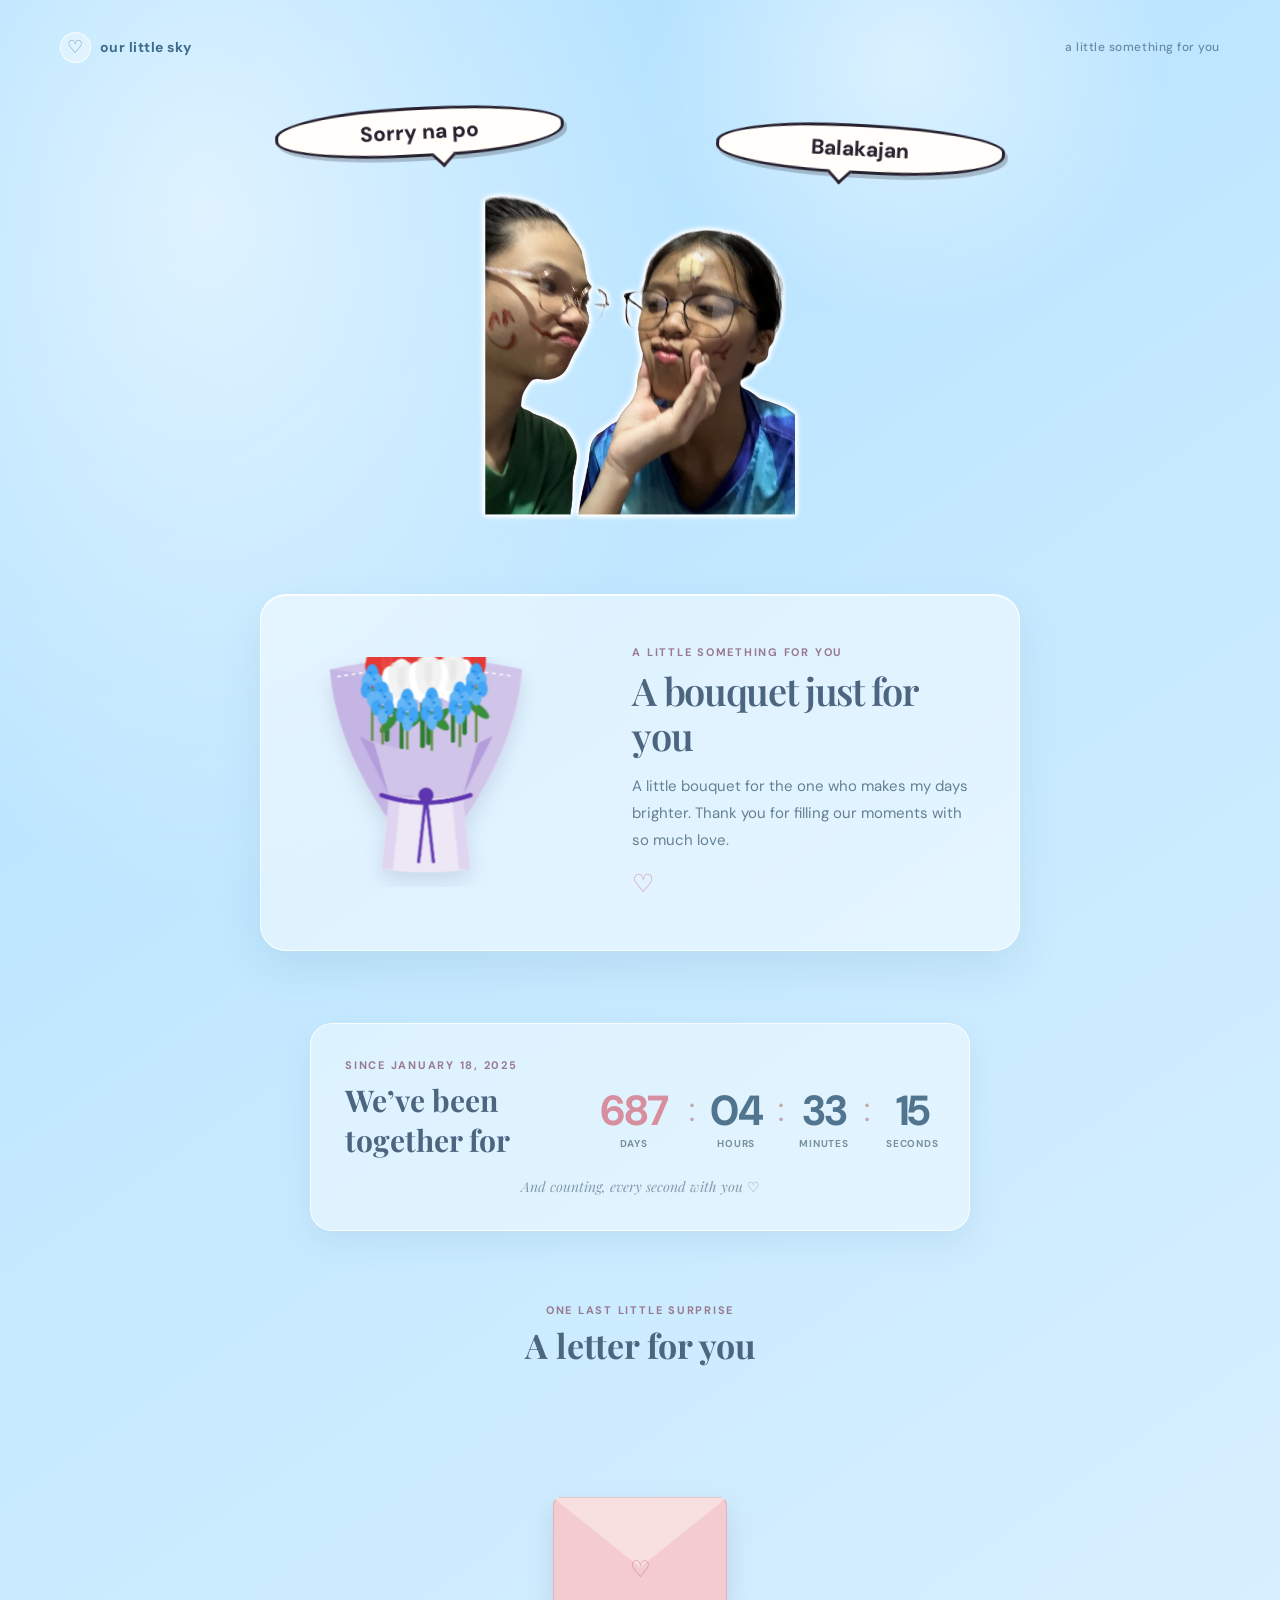
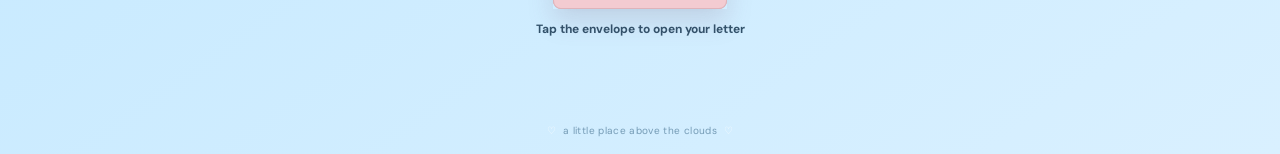
==== about-u.html @ 16edbcd9 "Initial Commit" ====
<!doctype html>
<html lang="en">
<head>
  <meta charset="utf-8">
  <meta name="viewport" content="width=device-width, initial-scale=1">
  <meta name="theme-color" content="#a9dcff">
  <meta name="description" content="A little comic starring us.">
  <title>Our Little Comic</title>
  <link rel="stylesheet" href="style.css">
</head>
<body>
  <div class="sky" aria-hidden="true">
    <div class="sun-glow"></div>
    <div class="cloud cloud-one"><i></i><i></i><i></i></div>
    <div class="cloud cloud-two"><i></i><i></i><i></i></div>
    <div class="cloud cloud-three"><i></i><i></i><i></i></div>
    <div class="cloud cloud-four"><i></i><i></i><i></i></div>
    <div class="cloud cloud-five"><i></i><i></i><i></i></div>
  </div>

  <main class="page-shell">
    <header class="site-header">
      <a class="brand" href="index.html" aria-label="Back to our moments together">
        <span class="brand-icon" aria-hidden="true">♡</span>
        <span>our little sky</span>
      </a>
      <span class="header-note">a little something for you</span>
    </header>

    <section class="screen active comic-only-screen" aria-label="A little comic and some surprises">
      <figure class="comic-photo-stage">
        <img class="comic-photo" src="assets/comic.png" alt="Us making funny faces together, one in a green shirt and one in a blue shirt">
        <div class="comic-speech comic-speech-green">Sorry na po<span class="speech-tail" aria-hidden="true"></span></div>
        <div class="comic-speech comic-speech-blue">Balakajan<span class="speech-tail" aria-hidden="true"></span></div>
      </figure>

      <article class="bouquet-card" aria-labelledby="bouquet-title">
        <div class="bouquet-photos">
          <img class="bouquet-illustration" src="assets/flower.png" alt="A colorful bouquet of flowers wrapped in purple paper">
        </div>
        <div class="bouquet-copy">
          <p class="bouquet-kicker">A little something for you</p>
          <h1 id="bouquet-title">A bouquet just for you</h1>
          <p>A little bouquet for the one who makes my days brighter. Thank you for filling our moments with so much love.</p>
          <span class="bouquet-heart" aria-hidden="true">♡</span>
        </div>
      </article>

      <section class="relationship-timer" aria-labelledby="relationship-title">
        <p class="timer-kicker">Since January 18, 2025</p>
        <h2 id="relationship-title">We’ve been together for</h2>
        <div class="timer-count" role="timer" aria-label="Time we've been together" aria-live="off">
          <div class="timer-unit timer-days">
            <span class="timer-value" id="timer-days">0</span>
            <span class="timer-label">days</span>
          </div>
          <span class="timer-separator" aria-hidden="true">:</span>
          <div class="timer-unit">
            <span class="timer-value" id="timer-hours">00</span>
            <span class="timer-label">hours</span>
          </div>
          <span class="timer-separator" aria-hidden="true">:</span>
          <div class="timer-unit">
            <span class="timer-value" id="timer-minutes">00</span>
            <span class="timer-label">minutes</span>
          </div>
          <span class="timer-separator" aria-hidden="true">:</span>
          <div class="timer-unit">
            <span class="timer-value" id="timer-seconds">00</span>
            <span class="timer-label">seconds</span>
          </div>
        </div>
        <p class="timer-caption">And counting, every second with you ♡</p>
      </section>

      <section class="letter-section" aria-labelledby="letter-title">
        <p class="letter-kicker">One last little surprise</p>
        <h2 id="letter-title">A letter for you</h2>
        <div class="envelope-control">
          <button class="envelope-button" id="envelope-toggle" type="button" aria-expanded="false" aria-controls="read-letter" aria-label="Open the envelope and reveal your letter">
            <span class="envelope-stage" aria-hidden="true">
              <span class="envelope">
                <span class="envelope-pocket"></span>
                <span class="envelope-letter"></span>
                <span class="envelope-front"></span>
                <span class="envelope-flap"></span>
                <span class="envelope-heart">♡</span>
              </span>
            </span>
          </button>
          <button class="read-letter-trigger" id="read-letter" type="button" aria-label="Read the letter" hidden>Tap to read</button>
          <span class="envelope-prompt" id="envelope-prompt">Tap the envelope to open your letter</span>
        </div>
      </section>
    </section>

    <footer class="site-footer"><span>♡</span> a little place above the clouds <span>♡</span></footer>
  </main>
  <dialog class="love-letter-dialog" id="love-letter-dialog" aria-labelledby="love-letter-title">
    <article class="love-letter-paper">
      <button class="love-letter-close" id="close-love-letter" type="button" aria-label="Close the letter">×</button>
      <p class="love-letter-kicker">A little letter for you</p>
      <h2 id="love-letter-title">Hi wife ko,</h2>
      <div class="love-letter-message">
        <p>Ik di tayo okay now kasi naging makulit na naman po ako. I’m sorry po wife ko ah. I’m sorry po if sometimes makulit and pasaway yung asawa mo, pero mahal na mahal ka netong makulit na ‘to.</p>
        <p>Even though sometimes nagkakaron tayo ng argument or misunderstandings, don’t worry po kasi hindi mawawala basta basta feelings ko sayo. I love you even your mad, happy, sad, annoyed, or kahit anong emotions man po na f-feel mo, mahal kita.</p>
        <p>Wife, I’m so proud of you always po. I’m proud of you for surviving yung silent battles u don’t talk about. Always remember na andito lng po ako, and ofc si God po. I love you po baby, mahal na mahal po kita.</p>
        <p>I’m sorry po ulit ah. I’m sorry din po baby, hindi na po ulit ako sasagot sayo po. Ik po na parang di kita na respect po nung ginawa ko ‘yon. I’m sorry po ah, hindi na po uulitin po.</p>
      </div>
      <p class="love-letter-signoff">Mahal na mahal kita ♡</p>
    </article>
  </dialog>
  <script>
    const envelopeToggle = document.querySelector("#envelope-toggle");
    const envelopePrompt = document.querySelector("#envelope-prompt");
    const envelopeLetter = document.querySelector(".envelope-letter");
    const envelopeFlap = document.querySelector(".envelope-flap");
    const readLetter = document.querySelector("#read-letter");
    const loveLetterDialog = document.querySelector("#love-letter-dialog");
    const closeLoveLetter = document.querySelector("#close-love-letter");
    const relationshipStart = new Date(2025, 0, 18);
    const timerParts = {
      days: document.querySelector("#timer-days"),
      hours: document.querySelector("#timer-hours"),
      minutes: document.querySelector("#timer-minutes"),
      seconds: document.querySelector("#timer-seconds")
    };

    envelopeToggle.addEventListener("click", () => {
      const isOpen = envelopeToggle.getAttribute("aria-expanded") === "true";
      envelopeToggle.setAttribute("aria-expanded", String(!isOpen));
      envelopeToggle.setAttribute("aria-label", isOpen ? "Open the envelope and reveal your letter" : "Close the envelope");
      envelopeToggle.classList.toggle("is-open", !isOpen);
      envelopeLetter.style.cssText = isOpen ? "" : "z-index: 4; bottom: 28px; left: 2px; width: 170px; height: 184px;";
      envelopeFlap.style.cssText = isOpen ? "" : "z-index: 0; transform: rotateX(180deg);";
      readLetter.hidden = isOpen;
      envelopePrompt.textContent = isOpen ? "Tap the envelope to open your letter" : "Tap the letter to read your message";
    });

    readLetter.addEventListener("click", () => {
      loveLetterDialog.showModal();
    });

    closeLoveLetter.addEventListener("click", () => {
      loveLetterDialog.close();
    });

    loveLetterDialog.addEventListener("click", (event) => {
      if (event.target === loveLetterDialog) loveLetterDialog.close();
    });

    function updateRelationshipTimer() {
      const elapsedSeconds = Math.max(0, Math.floor((Date.now() - relationshipStart.getTime()) / 1000));
      const days = Math.floor(elapsedSeconds / 86400);
      const hours = Math.floor((elapsedSeconds % 86400) / 3600);
      const minutes = Math.floor((elapsedSeconds % 3600) / 60);
      const seconds = elapsedSeconds % 60;

      timerParts.days.textContent = String(days);
      timerParts.hours.textContent = String(hours).padStart(2, "0");
      timerParts.minutes.textContent = String(minutes).padStart(2, "0");
      timerParts.seconds.textContent = String(seconds).padStart(2, "0");
    }

    updateRelationshipTimer();
    window.setInterval(updateRelationshipTimer, 1000);
  </script>
</body>
</html>
---- style.css ----
@import url("https://fonts.googleapis.com/css2?family=DM+Sans:wght@400;500;600;700&family=Playfair+Display:wght@500;600;700&display=swap");

:root {
  color-scheme: light;
  --ink: #31516a;
  --muted: #718ba0;
  --blue: #5795c3;
  --blue-dark: #417da9;
  --white: #fff;
  --line: #dfeaf2;
  --shadow: 0 22px 70px rgba(70, 126, 164, 0.16);
  font-family: "DM Sans", "Segoe UI", sans-serif;
  font-synthesis: none;
  text-rendering: optimizeLegibility;
  -webkit-font-smoothing: antialiased;
  -moz-osx-font-smoothing: grayscale;
}

* {
  box-sizing: border-box;
}

body {
  min-width: 320px;
  min-height: 100vh;
  margin: 0;
  overflow-x: hidden;
  color: var(--ink);
  background:
    radial-gradient(ellipse at 16% 12%, rgba(255, 255, 255, 0.58), transparent 32%),
    linear-gradient(145deg, #acdfff 0%, #c5e9ff 48%, #d9f0ff 100%);
}

button,
input {
  font: inherit;
}

button {
  -webkit-tap-highlight-color: transparent;
}

.sky {
  position: fixed;
  z-index: 0;
  inset: 0;
  overflow: hidden;
  pointer-events: none;
}

.sun-glow {
  position: absolute;
  top: -13rem;
  right: 8%;
  width: 34rem;
  height: 34rem;
  border-radius: 50%;
  background: radial-gradient(circle, rgba(255, 255, 255, 0.48), rgba(255, 255, 255, 0) 69%);
}

.cloud {
  position: absolute;
  width: 150px;
  height: 45px;
  opacity: 0.62;
  animation: cloud-drift 46s linear infinite;
}

.cloud i {
  position: absolute;
  bottom: 0;
  display: block;
  border-radius: 50%;
  background: rgba(255, 255, 255, 0.8);
}

.cloud i:nth-child(1) {
  left: 5px;
  width: 72px;
  height: 30px;
}

.cloud i:nth-child(2) {
  bottom: 9px;
  left: 40px;
  width: 60px;
  height: 45px;
}

.cloud i:nth-child(3) {
  left: 76px;
  width: 68px;
  height: 33px;
}

.cloud-one {
  top: 16%;
  left: -180px;
  animation-duration: 57s;
}

.cloud-two {
  top: 36%;
  left: -190px;
  transform: scale(0.7);
  animation-duration: 72s;
  animation-delay: -36s;
}

.cloud-three {
  top: 68%;
  left: -180px;
  transform: scale(1.15);
  animation-duration: 64s;
  animation-delay: -19s;
}

.cloud-four {
  top: 85%;
  left: -190px;
  transform: scale(0.66);
  animation-duration: 75s;
  animation-delay: -47s;
}

.cloud-five {
  top: 52%;
  left: -185px;
  transform: scale(0.82);
  animation-duration: 83s;
  animation-delay: -58s;
}

@keyframes cloud-drift {
  from {
    translate: 0 0;
  }
  to {
    translate: calc(100vw + 230px) 14px;
  }
}

.page-shell {
  position: relative;
  z-index: 1;
  display: flex;
  min-height: 100svh;
  flex-direction: column;
  align-items: center;
  padding: 0 28px;
}

.site-header {
  display: flex;
  width: min(100%, 1160px);
  height: 82px;
  flex: 0 0 auto;
  align-items: center;
  justify-content: space-between;
}

.brand {
  display: inline-flex;
  align-items: center;
  gap: 9px;
  color: #3d6d8e;
  font-size: 14px;
  font-weight: 700;
  letter-spacing: 0.035em;
  text-decoration: none;
}

.brand-icon {
  display: grid;
  width: 31px;
  height: 31px;
  place-items: center;
  border: 1px solid rgba(255, 255, 255, 0.8);
  border-radius: 50%;
  background: rgba(255, 255, 255, 0.38);
  color: #6b9dc0;
  font-size: 18px;
}

.header-note {
  color: #688ba5;
  font-size: 12px;
  font-weight: 500;
  letter-spacing: 0.045em;
}

.tiny-sparkle {
  margin-right: 4px;
  color: #fff;
}

.screen {
  display: none;
  width: 100%;
  flex: 1 0 auto;
  flex-direction: column;
  align-items: center;
  justify-content: center;
  padding: 8px 0 20px;
  animation: rise-in 480ms ease both;
}

.screen.active {
  display: flex;
}

.screen[hidden] {
  display: none;
}

@keyframes rise-in {
  from {
    opacity: 0;
    transform: translateY(10px);
  }
  to {
    opacity: 1;
    transform: translateY(0);
  }
}

.glass-card {
  position: relative;
  width: min(100%, 466px);
  border: 1px solid rgba(255, 255, 255, 0.82);
  border-radius: 25px;
  background: rgba(255, 255, 255, 0.86);
  box-shadow: var(--shadow), inset 0 1px 0 rgba(255, 255, 255, 0.9);
  -webkit-backdrop-filter: blur(16px);
  backdrop-filter: blur(16px);
  text-align: center;
}

.welcome-card,
.lock-card {
  padding: 34px 48px 28px;
}

.eyebrow {
  display: inline-flex;
  min-height: 28px;
  align-items: center;
  gap: 7px;
  padding: 0 12px;
  border: 1px solid #e3eef5;
  border-radius: 999px;
  background: #f7fbfe;
  color: #7293aa;
  font-size: 10px;
  font-weight: 700;
  letter-spacing: 0.1em;
  text-transform: uppercase;
}

.eyebrow span {
  color: #86b2d1;
  font-size: 15px;
}

.illustration {
  position: relative;
  width: 136px;
  height: 111px;
  margin: 17px auto 4px;
}

.illustration-heart {
  position: absolute;
  z-index: 2;
  top: 0;
  left: 51px;
  color: #e69aa8;
  font-family: "Playfair Display", Georgia, serif;
  font-size: 54px;
  line-height: 1;
  transform: rotate(-9deg);
  animation: heart-beat 2.4s ease-in-out infinite;
}

@keyframes heart-beat {
  0%, 100% { transform: rotate(-9deg) scale(1); }
  50% { transform: rotate(-9deg) scale(1.08); }
}

.illustration-sparkle {
  position: absolute;
  color: #f1c47d;
}

.sparkle-left {
  top: 34px;
  left: 13px;
  font-size: 17px;
}

.sparkle-right {
  top: 8px;
  right: 11px;
  color: #8ab9d7;
  font-size: 23px;
}

.illustration-cloud {
  position: absolute;
  bottom: 5px;
  left: 19px;
  width: 99px;
  height: 31px;
  border-radius: 24px;
  background: #c5e5f5;
}

.illustration-cloud::before,
.illustration-cloud::after {
  position: absolute;
  bottom: 7px;
  width: 45px;
  height: 45px;
  border-radius: 50%;
  background: inherit;
  content: "";
}

.illustration-cloud::before {
  left: 14px;
}

.illustration-cloud::after {
  right: 13px;
  width: 36px;
  height: 36px;
}

.cloud-back {
  bottom: 0;
  left: 35px;
  opacity: 0.55;
  transform: scale(0.8);
}

.cloud-front {
  z-index: 1;
}

h1 {
  margin: 0;
  color: #31516a;
  font-family: "Playfair Display", Georgia, serif;
  font-size: clamp(32px, 7vw, 39px);
  font-weight: 600;
  letter-spacing: -0.035em;
  line-height: 1.2;
}

.title-period,
.surprise-card h1 span {
  color: #e79bab;
}

.intro-copy {
  margin: 12px 0 23px;
  color: var(--muted);
  font-size: 13px;
  line-height: 1.75;
}

.form-stack {
  display: flex;
  flex-direction: column;
  gap: 9px;
  text-align: left;
}

.form-stack label {
  margin-top: 3px;
  color: #536f84;
  font-size: 11px;
  font-weight: 700;
  letter-spacing: 0.015em;
}

.input-wrap {
  position: relative;
  display: flex;
  min-height: 47px;
  align-items: center;
  border: 1px solid #e0eaf1;
  border-radius: 11px;
  background: #fbfdff;
  transition: border-color 160ms ease, box-shadow 160ms ease, background 160ms ease;
}

.input-wrap:focus-within {
  border-color: #91c2e2;
  background: #fff;
  box-shadow: 0 0 0 3px rgba(113, 174, 212, 0.14);
}

.input-icon {
  width: 43px;
  flex: 0 0 43px;
  color: #91b4cc;
  font-size: 16px;
  text-align: center;
}

.lock-icon {
  font-size: 21px;
}

.input-wrap input {
  width: 100%;
  min-width: 0;
  height: 45px;
  padding: 0 12px 0 0;
  border: 0;
  outline: 0;
  background: transparent;
  color: #3c5b72;
  font-size: 13px;
}

.input-wrap input::placeholder {
  color: #a8bac8;
  opacity: 1;
}

.visibility-toggle {
  flex: 0 0 auto;
  margin: 0 12px 0 4px;
  padding: 6px 0 6px 7px;
  border: 0;
  background: transparent;
  color: #7195ae;
  cursor: pointer;
  font-size: 11px;
  font-weight: 700;
}

.field-hint {
  margin: -4px 0 4px;
  color: #93a7b5;
  font-size: 10px;
}

.primary-button {
  display: flex;
  width: 100%;
  min-height: 48px;
  align-items: center;
  justify-content: center;
  gap: 9px;
  margin-top: 6px;
  padding: 0 16px;
  border: 0;
  border-radius: 11px;
  background: linear-gradient(100deg, #77afd4, #639ec6);
  box-shadow: 0 7px 16px rgba(95, 153, 193, 0.22);
  color: #fff;
  cursor: pointer;
  font-size: 12px;
  font-weight: 700;
  transition: transform 160ms ease, box-shadow 160ms ease, filter 160ms ease;
}

.primary-button:hover {
  box-shadow: 0 9px 19px rgba(95, 153, 193, 0.3);
  filter: saturate(1.08);
  transform: translateY(-1px);
}

.primary-button:active {
  transform: translateY(0);
}

.button-arrow {
  font-size: 17px;
  line-height: 1;
}

.privacy-note {
  margin: 18px 0 0;
  color: #95a9b8;
  font-size: 10px;
  letter-spacing: 0.02em;
}

.privacy-note span {
  margin-right: 4px;
  color: #dfa1ad;
}

.bottom-caption {
  display: flex;
  align-items: center;
  gap: 9px;
  margin-top: 17px;
  color: rgba(65, 112, 143, 0.72);
  font-size: 10px;
  letter-spacing: 0.045em;
}

.caption-dot {
  color: #fff;
}

.lock-card {
  padding-top: 27px;
}

.back-button {
  position: absolute;
  top: 24px;
  left: 26px;
  display: inline-flex;
  align-items: center;
  gap: 5px;
  padding: 5px 0;
  border: 0;
  background: transparent;
  color: #7793a7;
  cursor: pointer;
  font-size: 11px;
  font-weight: 600;
}

.back-button span {
  font-size: 15px;
}

.padlock-art {
  position: relative;
  width: 106px;
  height: 116px;
  margin: 22px auto 14px;
}

.shackle {
  position: absolute;
  top: 1px;
  left: 28px;
  width: 51px;
  height: 59px;
  border: 8px solid #7eafd0;
  border-bottom: 0;
  border-radius: 27px 27px 0 0;
}

.lock-body {
  position: absolute;
  top: 44px;
  left: 12px;
  display: flex;
  width: 82px;
  height: 69px;
  flex-direction: column;
  align-items: center;
  border: 1px solid rgba(255, 255, 255, 0.84);
  border-radius: 18px;
  background: linear-gradient(145deg, #a5d2ec, #7fb5d8);
  box-shadow: 0 9px 20px rgba(93, 151, 189, 0.22);
}

.lock-heart {
  margin-top: 7px;
  color: #fff;
  font-size: 24px;
  line-height: 1;
}

.lock-keyhole {
  width: 7px;
  height: 7px;
  margin-top: 3px;
  border: 2px solid rgba(255, 255, 255, 0.9);
  border-radius: 50%;
}

.lock-sparkle {
  position: absolute;
  color: #eac17d;
}

.lock-sparkle-one {
  top: 18px;
  left: 4px;
  font-size: 17px;
}

.lock-sparkle-two {
  top: 40px;
  right: 0;
  color: #83b6d7;
  font-size: 22px;
}

.lock-card h1 {
  font-size: clamp(29px, 6vw, 35px);
}

.lock-card .intro-copy {
  margin-bottom: 13px;
}

.hint-pill {
  display: inline-flex;
  align-items: center;
  gap: 7px;
  margin: 0 0 18px;
  padding: 8px 12px;
  border: 1px solid #f2e6e8;
  border-radius: 999px;
  background: #fff9fa;
  color: #9d7e84;
  font-size: 10px;
}

.hint-pill span {
  color: #d98e9b;
}

.passcode-stack {
  gap: 9px;
}

.passcode-wrap input {
  padding-right: 43px;
  font-size: 17px;
  letter-spacing: 0.32em;
  text-align: center;
}

.passcode-wrap input::placeholder {
  letter-spacing: 0.2em;
}

.error-message {
  min-height: 14px;
  margin: -4px 0 0;
  color: #be6878;
  font-size: 10px;
}

.lock-card .privacy-note {
  margin-top: 16px;
}

.surprise-card {
  width: min(100%, 540px);
  padding: 34px 58px 35px;
}

.surprise-art {
  position: relative;
  display: grid;
  width: 126px;
  height: 108px;
  place-items: center;
  margin: 17px auto 3px;
}

.big-heart {
  z-index: 1;
  color: #e89ba9;
  font-size: 80px;
  line-height: 1;
  text-shadow: 0 8px 17px rgba(213, 137, 153, 0.2);
  animation: heart-beat 2.4s ease-in-out infinite;
}

.heart-shadow {
  position: absolute;
  bottom: 10px;
  width: 70px;
  height: 13px;
  border-radius: 50%;
  background: rgba(110, 156, 184, 0.14);
  filter: blur(4px);
}

.floating-heart {
  position: absolute;
  color: #edb8c1;
}

.heart-one {
  top: 12px;
  left: 8px;
  font-size: 24px;
  transform: rotate(-18deg);
}

.heart-two {
  top: 2px;
  right: 13px;
  color: #f0cb91;
  font-size: 16px;
}

.heart-three {
  right: 5px;
  bottom: 25px;
  color: #9dc7e0;
  font-size: 23px;
  transform: rotate(13deg);
}

.welcome-you {
  margin: 0 0 8px;
  color: #839bad;
  font-size: 12px;
}

.welcome-you span {
  color: #c47788;
  font-weight: 700;
}

.surprise-card h1 {
  font-size: clamp(32px, 7vw, 41px);
  line-height: 1.2;
}

.letter-divider {
  display: flex;
  align-items: center;
  gap: 12px;
  margin: 21px 0 15px;
  color: #dfa0ac;
  font-size: 15px;
}

.letter-divider::before,
.letter-divider::after {
  height: 1px;
  flex: 1;
  background: #e9eff3;
  content: "";
}

.love-note {
  margin: 0;
  color: #6d879a;
  font-size: 13px;
  line-height: 1.9;
}

.signature {
  margin: 17px 0 0;
  color: #879eae;
  font-family: "Playfair Display", Georgia, serif;
  font-size: 16px;
  font-style: italic;
}

.signature span {
  color: #e299a7;
}

.soft-button {
  margin-top: 23px;
  padding: 10px 17px;
  border: 1px solid #e0ebf2;
  border-radius: 999px;
  background: #f7fbfe;
  color: #6b91aa;
  cursor: pointer;
  font-size: 11px;
  font-weight: 700;
  transition: background 160ms ease, transform 160ms ease;
}

.soft-button:hover {
  background: #eef7fc;
  transform: translateY(-1px);
}

.soft-button span {
  margin-left: 4px;
  color: #d994a1;
}

.surprise-caption {
  margin-top: 16px;
}

.site-footer {
  display: flex;
  min-height: 47px;
  flex: 0 0 auto;
  align-items: center;
  justify-content: center;
  gap: 7px;
  color: rgba(68, 113, 143, 0.66);
  font-size: 10px;
  letter-spacing: 0.035em;
}

.site-footer span {
  color: rgba(255, 255, 255, 0.95);
}

:focus-visible {
  outline: 3px solid rgba(69, 137, 183, 0.55);
  outline-offset: 3px;
}

@media (min-width: 900px) and (min-height: 800px) {
  .site-header {
    height: 94px;
  }

  .welcome-card {
    padding-top: 39px;
    padding-bottom: 32px;
  }

  .illustration {
    margin-top: 22px;
    margin-bottom: 8px;
  }

  .intro-copy {
    margin-top: 14px;
  }
}

@media (max-width: 560px) {
  .page-shell {
    min-height: 100svh;
    padding: 0 17px;
  }

  .site-header {
    height: 64px;
  }

  .brand {
    gap: 7px;
    font-size: 12px;
  }

  .brand-icon {
    width: 28px;
    height: 28px;
    font-size: 16px;
  }

  .header-note {
    font-size: 10px;
  }

  .screen {
    padding: 8px 0 14px;
  }

  .glass-card {
    border-radius: 21px;
  }

  .welcome-card,
  .lock-card {
    padding: 27px 24px 23px;
  }

  .illustration {
    margin-top: 13px;
    margin-bottom: 3px;
  }

  .intro-copy {
    margin-top: 10px;
    margin-bottom: 19px;
    font-size: 12px;
  }

  .desktop-break {
    display: none;
  }

  .form-stack {
    gap: 8px;
  }

  .bottom-caption {
    margin-top: 12px;
    font-size: 9px;
  }

  .lock-card {
    padding-top: 27px;
  }

  .back-button {
    top: 20px;
    left: 19px;
  }

  .padlock-art {
    margin-top: 17px;
    margin-bottom: 9px;
  }

  .hint-pill {
    font-size: 9px;
  }

  .surprise-card {
    padding: 29px 26px 30px;
  }

  .surprise-art {
    margin-top: 12px;
  }

  .love-note {
    font-size: 12px;
    line-height: 1.8;
  }
}

@media (max-width: 360px) {
  .page-shell {
    padding-right: 12px;
    padding-left: 12px;
  }

  .welcome-card,
  .lock-card {
    padding-right: 19px;
    padding-left: 19px;
  }

  .surprise-card {
    padding-right: 21px;
    padding-left: 21px;
  }

  .eyebrow {
    font-size: 9px;
  }

  .header-note {
    font-size: 9px;
  }
}

@media (max-height: 720px) and (min-width: 561px) {
  .site-header {
    height: 64px;
  }

  .welcome-card,
  .lock-card {
    padding-top: 24px;
    padding-bottom: 21px;
  }

  .illustration {
    height: 96px;
    margin-top: 10px;
  }

  .privacy-note {
    margin-top: 13px;
  }

  .padlock-art {
    height: 105px;
    margin-top: 15px;
    margin-bottom: 9px;
  }
}

@media (prefers-reduced-motion: reduce) {
  *,
  *::before,
  *::after {
    scroll-behavior: auto !important;
    animation-duration: 0.01ms !important;
    animation-iteration-count: 1 !important;
    transition-duration: 0.01ms !important;
  }
}

.memory-book {
  width: min(100%, 438px);
  perspective: 1500px;
}

.book-pages {
  position: relative;
  width: 100%;
  aspect-ratio: 0.76;
  border-radius: 8px 18px 18px 8px;
  background: #fdfaf2;
  box-shadow: 0 27px 62px rgba(49, 91, 121, 0.28), 7px 6px 0 #e2d4bd, 12px 11px 0 #d6c5aa;
  transform-style: preserve-3d;
}

.book-cover,
.memory-page {
  position: absolute;
  inset: 0;
  overflow: hidden;
  border-radius: 8px 18px 18px 8px;
}

.book-cover {
  z-index: 2;
  display: flex;
  flex-direction: column;
  align-items: center;
  padding: 8% 8% 6% 11%;
  border: 1px solid rgba(255, 255, 255, 0.55);
  background:
    radial-gradient(ellipse at 90% 100%, rgba(255, 255, 255, 0.15), transparent 42%),
    linear-gradient(145deg, #6099b8, #396b88 72%, #315d77);
  box-shadow: inset 9px 0 12px rgba(24, 55, 73, 0.2), inset 1px 0 0 rgba(255, 255, 255, 0.28);
  color: #fff;
  cursor: pointer;
  transform-origin: left center;
  transform-style: preserve-3d;
  transition: transform 760ms cubic-bezier(0.2, 0.72, 0.25, 1), visibility 0s;
}

.book-cover::before {
  position: absolute;
  inset: 12px 12px 12px 21px;
  border: 1px solid rgba(255, 255, 255, 0.25);
  border-radius: 4px 12px 12px 4px;
  content: "";
  pointer-events: none;
}

.memory-book.is-open .book-cover {
  visibility: hidden;
  transform: rotateY(-180deg);
  transition: transform 760ms cubic-bezier(0.2, 0.72, 0.25, 1), visibility 0s 760ms;
}

.cover-collage {
  position: relative;
  width: 100%;
  height: 54%;
  flex: 0 0 auto;
  margin: 2% 0 7%;
}

.cover-photo {
  position: absolute;
  width: 48%;
  height: 67%;
  padding: 5px 5px 15px;
  border: 1px solid rgba(255, 255, 255, 0.8);
  border-radius: 3px;
  background: #fffdf8;
  box-shadow: 0 8px 17px rgba(25, 52, 69, 0.3);
  object-fit: cover;
}

.cover-photo-one {
  top: 3%;
  left: 1%;
  transform: rotate(-8deg);
}

.cover-photo-two {
  top: 0;
  right: 2%;
  transform: rotate(7deg);
}

.cover-photo-three {
  bottom: 0;
  left: 5%;
  transform: rotate(5deg);
}

.cover-photo-four {
  right: 3%;
  bottom: 1%;
  transform: rotate(-6deg);
}

.cover-copy {
  position: relative;
  z-index: 1;
  margin-top: auto;
  text-align: center;
}

.cover-kicker {
  margin: 0 0 9px;
  color: rgba(255, 255, 255, 0.78);
  font-size: clamp(9px, 2.3vw, 11px);
  letter-spacing: 0.21em;
  text-transform: uppercase;
}

.cover-copy h1 {
  color: #fff;
  font-family: "Playfair Display", Georgia, serif;
  font-size: clamp(25px, 6.2vw, 36px);
  font-weight: 600;
  letter-spacing: 0.035em;
  line-height: 1.2;
  text-shadow: 0 2px 9px rgba(24, 55, 73, 0.16);
}

.cover-description {
  margin: 10px 0 0;
  color: rgba(255, 255, 255, 0.87);
  font-family: "Playfair Display", Georgia, serif;
  font-size: clamp(12px, 3vw, 15px);
  font-style: italic;
}

.cover-prompt {
  position: relative;
  z-index: 1;
  margin: 15px 0 0;
  color: rgba(255, 255, 255, 0.75);
  font-size: 10px;
  letter-spacing: 0.08em;
}

.book-cover:focus-visible,
.memory-page:focus-visible {
  outline: 3px solid rgba(255, 255, 255, 0.9);
  outline-offset: -7px;
}

.cover-heart {
  position: absolute;
  right: 8%;
  bottom: 5%;
  color: rgba(255, 255, 255, 0.6);
  font-size: 18px;
}

.memory-page {
  display: flex;
  flex-direction: column;
  padding: 7% 8% 6% 10%;
  border: 1px solid #f0e8d8;
  background:
    repeating-linear-gradient(to bottom, transparent 0, transparent 31px, rgba(146, 169, 180, 0.1) 32px),
    #fffdf8;
  box-shadow: inset 8px 0 12px rgba(106, 83, 56, 0.08);
  color: #496779;
  cursor: pointer;
  touch-action: pan-y;
  transform-origin: left center;
  transform-style: preserve-3d;
  -webkit-tap-highlight-color: transparent;
}

.memory-page[hidden] {
  display: none;
}

.memory-page::after {
  position: absolute;
  top: 0;
  right: 0;
  bottom: 0;
  width: 18px;
  background: linear-gradient(to left, rgba(123, 103, 77, 0.1), transparent);
  content: "";
  pointer-events: none;
}

.memory-page.turn-next {
  animation: turn-page-next 480ms ease both;
}

.memory-page.turn-previous {
  animation: turn-page-previous 480ms ease both;
}

@keyframes turn-page-next {
  0% { transform: rotateY(0); }
  45% { transform: rotateY(-14deg); box-shadow: 12px 0 22px rgba(66, 82, 89, 0.14); }
  100% { transform: rotateY(0); }
}

@keyframes turn-page-previous {
  0% { transform: rotateY(0); }
  45% { transform: rotateY(14deg); box-shadow: -12px 0 22px rgba(66, 82, 89, 0.14); }
  100% { transform: rotateY(0); }
}

.page-topline {
  display: flex;
  align-items: center;
  justify-content: space-between;
  gap: 8px;
  padding-bottom: 9px;
  border-bottom: 1px solid #e9e2d5;
  color: #8a9ba1;
  font-size: clamp(8px, 2vw, 10px);
  font-weight: 700;
  letter-spacing: 0.12em;
}

.page-number {
  flex: 0 0 auto;
  color: #b1a18e;
  letter-spacing: 0.08em;
}

.memory-figure {
  display: flex;
  min-height: 0;
  flex: 1;
  flex-direction: column;
  align-items: center;
  justify-content: center;
  margin: 10px 0;
}

.first-memory[hidden],
.flower-memory[hidden],
.memory-figure[hidden] {
  display: none;
}

.first-memory {
  display: flex;
  min-height: 0;
  flex: 1;
  flex-direction: column;
  justify-content: center;
  margin: 10px 0;
  overflow: hidden;
}

.flower-memory {
  display: flex;
  min-height: 0;
  flex: 1;
  flex-direction: column;
  justify-content: center;
  margin: 10px 0;
  overflow: hidden;
}

.first-memory-collage {
  position: relative;
  display: block;
  width: 100%;
  height: 48%;
  min-height: 0;
  flex: 0 1 48%;
}

.single-memory-photo {
  display: flex;
  width: min(78%, 245px);
  height: 58%;
  min-height: 0;
  flex: 0 1 58%;
  align-self: center;
  justify-content: center;
  margin: 0 0 10px;
  padding: 5px;
  border: 1px solid #e9e4d9;
  border-radius: 4px;
  background: #fff;
  box-shadow: 0 3px 10px rgba(67, 79, 80, 0.15);
}

.single-memory-photo img {
  display: block;
  width: 100%;
  height: 100%;
  border-radius: 2px;
  object-fit: contain;
}

.collage-photo {
  position: absolute;
  margin: 0;
  padding: 5px 5px 13px;
  border: 1px solid #e9e4d9;
  border-radius: 4px;
  background: #fff;
  box-shadow: 0 3px 10px rgba(67, 79, 80, 0.13);
}

.collage-photo img {
  display: block;
  width: 100%;
  height: 100%;
  border-radius: 2px;
  object-fit: cover;
}

.collage-photo-main {
  z-index: 1;
  top: 5%;
  left: 18%;
  width: 64%;
  height: 78%;
  transform: rotate(-3deg);
}

.collage-photo-left {
  z-index: 2;
  bottom: 1%;
  left: 1%;
  width: 34%;
  height: 69%;
  transform: rotate(-7deg);
}

.collage-photo-right {
  z-index: 2;
  right: 1%;
  bottom: 0;
  width: 34%;
  height: 69%;
  transform: rotate(6deg);
}

.flower-memory-collage {
  position: relative;
  width: 100%;
  height: 40%;
  min-height: 0;
  flex: 0 1 40%;
}

.flower-collage-photo {
  position: absolute;
  height: 88%;
  margin: 0;
  padding: 5px 5px 13px;
  border: 1px solid #e9e4d9;
  border-radius: 4px;
  background: #fff;
  box-shadow: 0 3px 10px rgba(67, 79, 80, 0.15);
}

.flower-collage-photo img {
  display: block;
  width: 100%;
  height: 100%;
  border-radius: 2px;
  object-fit: cover;
}

.flower-collage-photo-one {
  z-index: 1;
  top: 2%;
  left: 8%;
  width: 58%;
  transform: rotate(-5deg);
}

.flower-collage-photo-two {
  z-index: 2;
  right: 8%;
  bottom: 0;
  width: 58%;
  transform: rotate(5deg);
}

.first-memory h2,
.flower-memory h2 {
  flex: 0 0 auto;
  margin: 12px 0 7px;
  color: #496779;
  font-family: "DM Sans", "Segoe UI", sans-serif;
  font-size: clamp(14px, 3vw, 18px);
  font-weight: 700;
  letter-spacing: 0.04em;
  line-height: 1.2;
  text-align: center;
}

.first-memory p,
.flower-memory p {
  margin: 0;
  color: #6d8290;
  font-size: clamp(9px, 1.75vw, 11px);
  line-height: 1.55;
  text-align: center;
}

.memory-figure img {
  display: block;
  width: 100%;
  height: 100%;
  min-height: 0;
  border: 7px solid #fff;
  box-shadow: 0 4px 16px rgba(67, 79, 80, 0.19);
  object-fit: contain;
}

.memory-figure figcaption {
  flex: 0 0 auto;
  margin-top: 10px;
  color: #7f9299;
  font-family: "Playfair Display", Georgia, serif;
  font-size: clamp(12px, 2.6vw, 15px);
  font-style: italic;
}

.page-prompt {
  flex: 0 0 auto;
  margin: 0;
  padding-top: 8px;
  border-top: 1px solid #e9e2d5;
  color: #9b9d96;
  font-size: 9px;
  font-style: italic;
  text-align: center;
}

.surprise-caption {
  margin-top: 25px;
}

.about-link-button {
  display: inline-flex;
  min-height: 42px;
  align-items: center;
  justify-content: center;
  gap: 9px;
  margin-top: 17px;
  padding: 0 19px;
  border: 1px solid rgba(255, 255, 255, 0.86);
  border-radius: 999px;
  background: rgba(255, 255, 255, 0.82);
  box-shadow: 0 7px 18px rgba(70, 126, 164, 0.12);
  color: #527f9c;
  font-size: 11px;
  font-weight: 700;
  text-decoration: none;
  transition: background 160ms ease, box-shadow 160ms ease, transform 160ms ease;
}

.about-link-button:hover {
  background: #fff;
  box-shadow: 0 9px 21px rgba(70, 126, 164, 0.18);
  transform: translateY(-1px);
}

.about-link-button span {
  color: #d994a1;
  font-size: 15px;
}

.about-card {
  width: min(100%, 500px);
  padding: 38px 48px 36px;
}

.about-heart {
  margin: 16px 0 6px;
  color: #e69aa8;
  font-size: 59px;
  line-height: 1;
  animation: heart-beat 2.4s ease-in-out infinite;
}

.about-card h1 {
  font-size: clamp(31px, 7vw, 39px);
}

.about-card h1 span {
  color: #e79bab;
}

.about-message {
  margin: 16px 0 0;
  color: var(--muted);
  font-size: 14px;
  line-height: 1.9;
}

.about-signature {
  margin: 21px 0 0;
  color: #879eae;
  font-family: "Playfair Display", Georgia, serif;
  font-size: 17px;
  font-style: italic;
}

.about-signature span {
  color: #e299a7;
}

.about-card .about-link-button {
  margin-top: 24px;
}

.comic-only-screen {
  justify-content: flex-start;
  gap: clamp(38px, 8vh, 76px);
  padding: 0 0 68px;
}

.comic-photo-stage {
  position: relative;
  width: min(100%, 760px);
  aspect-ratio: 16 / 9;
  overflow: hidden;
  margin: 0;
  background: transparent;
}

.comic-photo {
  position: absolute;
  top: 50%;
  left: 50%;
  width: 135%;
  max-width: none;
  height: auto;
  transform: translate(-50%, -50%);
  filter:
    drop-shadow(0 0 2px #fff)
    drop-shadow(0 0 2px #fff)
    drop-shadow(0 0 2px #fff);
}

.comic-speech {
  position: absolute;
  z-index: 1;
  top: 3%;
  display: grid;
  min-height: 50px;
  width: 38%;
  place-items: center;
  padding: 10px 13px;
  border: 3px solid #28212f;
  border-radius: 46% 48% 43% 45% / 48% 42% 50% 44%;
  background: #fffefa;
  box-shadow: 3px 4px 0 rgba(40, 33, 47, 0.25);
  color: #28212f;
  font-size: clamp(13px, 2.1vw, 21px);
  font-weight: 800;
  line-height: 1.15;
  text-align: center;
  transform: rotate(-3deg);
}

.comic-speech-green {
  left: 2%;
}

.comic-speech-blue {
  top: 7%;
  right: 2%;
  transform: rotate(3deg);
}

.speech-tail {
  position: absolute;
  bottom: -11px;
  left: 55%;
  width: 17px;
  height: 17px;
  border-right: 3px solid #28212f;
  border-bottom: 3px solid #28212f;
  background: #fffefa;
  transform: rotate(45deg);
}

.comic-speech-blue .speech-tail {
  right: 54%;
  left: auto;
  transform: rotate(45deg);
}

.bouquet-card {
  display: grid;
  width: min(100%, 760px);
  min-height: 270px;
  grid-template-columns: minmax(0, 0.9fr) minmax(0, 1.1fr);
  align-items: center;
  gap: clamp(20px, 5vw, 48px);
  padding: clamp(20px, 4vw, 38px);
  border: 1px solid rgba(255, 255, 255, 0.82);
  border-radius: 26px;
  background: rgba(255, 255, 255, 0.48);
  box-shadow: 0 18px 42px rgba(63, 120, 158, 0.12), inset 0 1px 0 rgba(255, 255, 255, 0.72);
  -webkit-backdrop-filter: blur(10px);
  backdrop-filter: blur(10px);
}

.bouquet-photos {
  position: relative;
  min-width: 0;
  height: 230px;
  overflow: hidden;
}

.bouquet-illustration {
  position: absolute;
  top: 50%;
  left: 50%;
  width: 300%;
  max-width: none;
  height: auto;
  transform: translate(-50%, -50%);
  filter: drop-shadow(0 9px 10px rgba(86, 67, 119, 0.16));
}

.bouquet-copy {
  position: relative;
  padding: 12px 0;
  text-align: left;
}

.bouquet-kicker,
.letter-kicker {
  margin: 0 0 9px;
  color: #9a7a91;
  font-size: 11px;
  font-weight: 700;
  letter-spacing: 0.16em;
  text-transform: uppercase;
}

.bouquet-copy h1,
.letter-section h2 {
  color: #4d6680;
  font-family: "Playfair Display", Georgia, serif;
  font-size: clamp(27px, 4.3vw, 38px);
  line-height: 1.2;
}

.bouquet-copy > p:not(.bouquet-kicker) {
  max-width: 340px;
  margin: 14px 0 0;
  color: #648094;
  font-size: 15px;
  line-height: 1.8;
}

.bouquet-heart {
  display: inline-block;
  margin-top: 13px;
  color: #dd98a8;
  font-size: 25px;
  animation: heart-beat 2.4s ease-in-out infinite;
}

.letter-section {
  display: flex;
  width: min(100%, 540px);
  flex-direction: column;
  align-items: center;
  text-align: center;
}

.letter-kicker {
  margin-bottom: 8px;
}

.letter-section h2 {
  margin: 0 0 20px;
  font-size: clamp(26px, 4vw, 34px);
}

.relationship-timer {
  display: grid;
  width: min(100%, 660px);
  grid-template-columns: minmax(0, 0.8fr) minmax(0, 1.2fr);
  grid-template-rows: auto auto auto;
  align-items: center;
  column-gap: clamp(14px, 3vw, 28px);
  padding: clamp(22px, 4vw, 34px);
  border: 1px solid rgba(255, 255, 255, 0.8);
  border-radius: 22px;
  background: rgba(255, 255, 255, 0.42);
  box-shadow: 0 12px 30px rgba(63, 120, 158, 0.1);
  -webkit-backdrop-filter: blur(9px);
  backdrop-filter: blur(9px);
  text-align: left;
}

.timer-kicker {
  grid-column: 1;
  grid-row: 1;
  margin: 0 0 8px;
  color: #9a7a91;
  font-size: 11px;
  font-weight: 700;
  letter-spacing: 0.16em;
  text-transform: uppercase;
}

.relationship-timer h2 {
  grid-column: 1;
  grid-row: 2;
  margin: 0;
  color: #4d6680;
  font-family: "Playfair Display", Georgia, serif;
  font-size: clamp(21px, 4vw, 30px);
}

.timer-count {
  grid-column: 2;
  grid-row: 1 / 3;
  display: flex;
  align-items: flex-start;
  justify-content: center;
  gap: clamp(8px, 2.2vw, 19px);
  margin-top: 22px;
}

.timer-unit {
  display: flex;
  min-width: 42px;
  flex-direction: column;
  align-items: center;
  gap: 5px;
}

.timer-days {
  min-width: 72px;
}

.timer-value {
  color: #52758f;
  font-variant-numeric: tabular-nums;
  font-size: clamp(28px, 5.5vw, 42px);
  font-weight: 700;
  letter-spacing: -0.04em;
  line-height: 1;
}

.timer-days .timer-value {
  color: #d78f9f;
}

.timer-label {
  color: #7891a1;
  font-size: 10px;
  font-weight: 700;
  letter-spacing: 0.08em;
  text-transform: uppercase;
}

.timer-separator {
  padding-top: 2px;
  color: #c5a4ac;
  font-size: clamp(23px, 4.8vw, 35px);
  font-weight: 300;
  line-height: 1;
}

.timer-caption {
  grid-column: 1 / -1;
  grid-row: 3;
  margin: 17px 0 0;
  text-align: center;
  color: #829aaa;
  font-family: "Playfair Display", Georgia, serif;
  font-size: 14px;
  font-style: italic;
}

.envelope-control {
  position: relative;
  display: flex;
  flex-direction: column;
  align-items: center;
}

.envelope-button {
  display: flex;
  flex-direction: column;
  align-items: center;
  gap: 11px;
  padding: 4px 18px 12px;
  border: 0;
  background: transparent;
  color: #66879b;
  cursor: pointer;
  font: inherit;
}

.envelope-button:focus-visible {
  border-radius: 16px;
  outline: 3px solid rgba(99, 158, 198, 0.55);
  outline-offset: 3px;
}

.read-letter-trigger {
  position: absolute;
  z-index: 5;
  top: 12px;
  left: 50%;
  display: grid;
  width: 170px;
  height: 184px;
  place-items: center;
  padding: 12px;
  border: 0;
  background: transparent;
  color: #829aaa;
  cursor: pointer;
  font: inherit;
  font-size: 12px;
  font-weight: 700;
  opacity: 0.82;
  transform: translateX(-50%);
}

.read-letter-trigger:hover {
  color: #c17b8c;
  opacity: 1;
}

.read-letter-trigger:focus-visible {
  border-radius: 4px;
  outline: 2px solid #d994a1;
  outline-offset: -5px;
}

.read-letter-trigger[hidden] {
  display: none;
}

.envelope-stage {
  position: relative;
  display: block;
  width: 210px;
  height: 220px;
}

.envelope {
  position: absolute;
  bottom: 0;
  left: 18px;
  display: block;
  width: 174px;
  height: 112px;
  perspective: 700px;
  box-shadow: 0 12px 24px rgba(119, 91, 114, 0.18);
  transition: transform 220ms ease, box-shadow 220ms ease;
}

.envelope-pocket {
  position: absolute;
  z-index: 0;
  inset: 0;
  border: 1px solid #d9adb4;
  border-radius: 8px;
  background: #edc1c8;
}

.envelope-letter {
  position: absolute;
  z-index: 1;
  bottom: 8px;
  left: 13px;
  width: 148px;
  height: 82px;
  border: 1px solid #eadfce;
  border-radius: 3px;
  background:
    linear-gradient(#fffdf8, #fffdf8) padding-box,
    repeating-linear-gradient(to bottom, transparent 0 20px, rgba(195, 184, 169, 0.22) 21px 22px);
  box-shadow: 0 3px 8px rgba(75, 97, 111, 0.12);
  transition:
    width 560ms cubic-bezier(0.2, 0.8, 0.2, 1),
    height 560ms cubic-bezier(0.2, 0.8, 0.2, 1),
    bottom 560ms cubic-bezier(0.2, 0.8, 0.2, 1),
    left 560ms cubic-bezier(0.2, 0.8, 0.2, 1),
    transform 560ms cubic-bezier(0.2, 0.8, 0.2, 1);
}

.envelope-flap {
  position: absolute;
  z-index: 3;
  top: 0;
  left: 0;
  width: 174px;
  height: 70px;
  border-radius: 8px 8px 0 0;
  background: #f8dfe0;
  clip-path: polygon(0 0, 100% 0, 50% 100%);
  transform-origin: 50% 0;
  transition: transform 520ms ease, z-index 0s 260ms;
}

.envelope-front {
  position: absolute;
  z-index: 2;
  inset: 0;
  border: 1px solid rgba(217, 173, 180, 0.78);
  border-radius: 8px;
  background: #f3cbd1;
  clip-path: polygon(0 0, 50% 57%, 100% 0, 100% 100%, 0 100%);
  pointer-events: none;
}

.envelope-heart {
  position: absolute;
  z-index: 4;
  right: 0;
  bottom: 28px;
  left: 0;
  color: #d88c9c;
  font-size: 23px;
  line-height: 1;
  transition: opacity 160ms ease;
}

.envelope-prompt {
  max-width: 240px;
  font-size: 12px;
  font-weight: 700;
  line-height: 1.45;
}

.envelope-button:hover .envelope {
  box-shadow: 0 15px 28px rgba(119, 91, 114, 0.23);
  transform: translateY(-3px);
}

.envelope-button.is-open .envelope-letter {
  z-index: 4;
  bottom: 28px;
  left: 2px;
  width: 170px;
  height: 184px;
}

.envelope-button.is-open .envelope-flap {
  z-index: 0;
  transform: rotateX(180deg);
}

.envelope-button.is-open .envelope-heart {
  opacity: 0;
}

.envelope-button.is-open .envelope {
  box-shadow: 0 15px 28px rgba(119, 91, 114, 0.23);
}

.love-letter-dialog {
  width: min(620px, calc(100% - 28px));
  max-width: 620px;
  max-height: min(82dvh, 760px);
  padding: 0;
  overflow: visible;
  border: 0;
  background: transparent;
  color: #526d80;
}

.love-letter-dialog::backdrop {
  background: rgba(43, 68, 88, 0.48);
  -webkit-backdrop-filter: blur(5px);
  backdrop-filter: blur(5px);
}

.love-letter-paper {
  position: relative;
  max-height: min(82dvh, 760px);
  overflow: auto;
  padding: clamp(26px, 6vw, 46px);
  border: 1px solid #eee4d5;
  border-radius: 8px;
  background:
    repeating-linear-gradient(to bottom, transparent 0, transparent 31px, rgba(146, 169, 180, 0.12) 32px),
    #fffdf8;
  box-shadow: 0 24px 70px rgba(29, 49, 63, 0.3);
  scrollbar-color: #d4b8b9 transparent;
  scrollbar-width: thin;
}

.love-letter-close {
  position: sticky;
  z-index: 1;
  top: 0;
  float: right;
  display: grid;
  width: 34px;
  height: 34px;
  place-items: center;
  margin: -10px -10px 0 12px;
  border: 1px solid #ecdde0;
  border-radius: 50%;
  background: #fff;
  color: #a56e7c;
  cursor: pointer;
  font-size: 24px;
  line-height: 1;
}

.love-letter-kicker {
  margin: 0 0 9px;
  color: #b07b89;
  font-size: 10px;
  font-weight: 700;
  letter-spacing: 0.17em;
  text-transform: uppercase;
}

.love-letter-paper h2 {
  margin: 0 0 20px;
  color: #47687f;
  font-family: "Playfair Display", Georgia, serif;
  font-size: clamp(27px, 5vw, 36px);
}

.love-letter-message p {
  margin: 0 0 17px;
  color: #5c7180;
  font-size: 15px;
  line-height: 1.9;
}

.love-letter-signoff {
  margin: 24px 0 0;
  color: #c27c8d;
  font-family: "Playfair Display", Georgia, serif;
  font-size: 18px;
  font-style: italic;
  text-align: right;
}

@media (max-width: 560px) {
  .memory-book {
    width: min(100%, 370px);
  }

  .book-pages {
    box-shadow: 0 18px 38px rgba(49, 91, 121, 0.24), 5px 4px 0 #e2d4bd, 9px 8px 0 #d6c5aa;
  }

  .book-cover {
    padding-right: 7%;
    padding-left: 10%;
  }

  .cover-collage {
    height: 53%;
  }

  .cover-photo {
    padding: 4px 4px 12px;
  }

  .cover-prompt {
    margin-top: 11px;
  }

  .memory-page {
    padding: 7% 7% 6% 9%;
  }

  .memory-figure img {
    border-width: 5px;
  }

  .first-memory {
    margin-top: 7px;
    margin-bottom: 7px;
  }

  .flower-memory {
    margin-top: 7px;
    margin-bottom: 7px;
  }

  .flower-memory-collage {
    height: 38%;
    flex-basis: 38%;
  }

  .collage-photo {
    padding: 4px 4px 11px;
  }

  .flower-collage-photo {
    padding: 4px 4px 11px;
  }

  .first-memory h2,
  .flower-memory h2 {
    margin-top: 9px;
    margin-bottom: 5px;
    font-size: 14px;
  }

  .first-memory p,
  .flower-memory p {
    font-size: 9px;
    line-height: 1.45;
  }

  .surprise-caption {
    margin-top: 20px;
  }

  .about-link-button {
    min-height: 40px;
    margin-top: 13px;
  }

  .about-card {
    padding: 31px 26px 29px;
  }

  .comic-photo-stage {
    width: min(100%, 760px);
  }

  .comic-speech {
    min-height: 40px;
    padding: 6px 8px;
    border-width: 2px;
    font-size: clamp(11px, 3.3vw, 15px);
  }

  .comic-only-screen {
    gap: 36px;
    padding-bottom: 48px;
  }

  .bouquet-card {
    min-height: 214px;
    grid-template-columns: minmax(0, 0.85fr) minmax(0, 1.15fr);
    gap: 13px;
    padding: 16px 13px;
    border-radius: 20px;
  }

  .bouquet-photos {
    height: 176px;
  }

  .bouquet-illustration {
    width: 450%;
  }

  .bouquet-copy {
    padding: 7px 0;
  }

  .bouquet-kicker,
  .letter-kicker {
    font-size: 9px;
    letter-spacing: 0.12em;
  }

  .bouquet-copy h1 {
    font-size: clamp(20px, 5.7vw, 27px);
  }

  .bouquet-copy > p:not(.bouquet-kicker) {
    margin-top: 9px;
    font-size: 12px;
    line-height: 1.6;
  }

  .bouquet-heart {
    margin-top: 7px;
    font-size: 20px;
  }

  .letter-section h2 {
    margin-bottom: 15px;
  }

  .relationship-timer {
    grid-template-columns: minmax(78px, 0.7fr) minmax(0, 1.3fr);
    column-gap: 9px;
    padding: 21px 12px;
    border-radius: 18px;
  }

  .timer-kicker {
    font-size: 9px;
    letter-spacing: 0.12em;
  }

  .relationship-timer h2 {
    font-size: clamp(16px, 4.6vw, 20px);
    line-height: 1.2;
  }

  .timer-count {
    grid-column: 2;
    grid-row: 1 / 3;
    gap: clamp(3px, 1.1vw, 6px);
    margin-top: 0;
  }

  .timer-unit {
    min-width: 27px;
  }

  .timer-days {
    min-width: 42px;
  }

  .timer-value {
    font-size: clamp(21px, 6vw, 27px);
  }

  .timer-label {
    font-size: clamp(6px, 1.8vw, 8px);
    letter-spacing: 0.04em;
  }

  .timer-separator {
    font-size: 23px;
  }

  .timer-caption {
    font-size: 12px;
  }

  .speech-tail {
    bottom: -8px;
    width: 12px;
    height: 12px;
    border-width: 2px;
  }

}

@media (prefers-reduced-motion: reduce) {
  .book-cover,
  .envelope-letter,
  .envelope-flap,
  .envelope {
    transition-duration: 0.01ms;
  }

  .bouquet-heart {
    animation-duration: 0.01ms !important;
  }
}
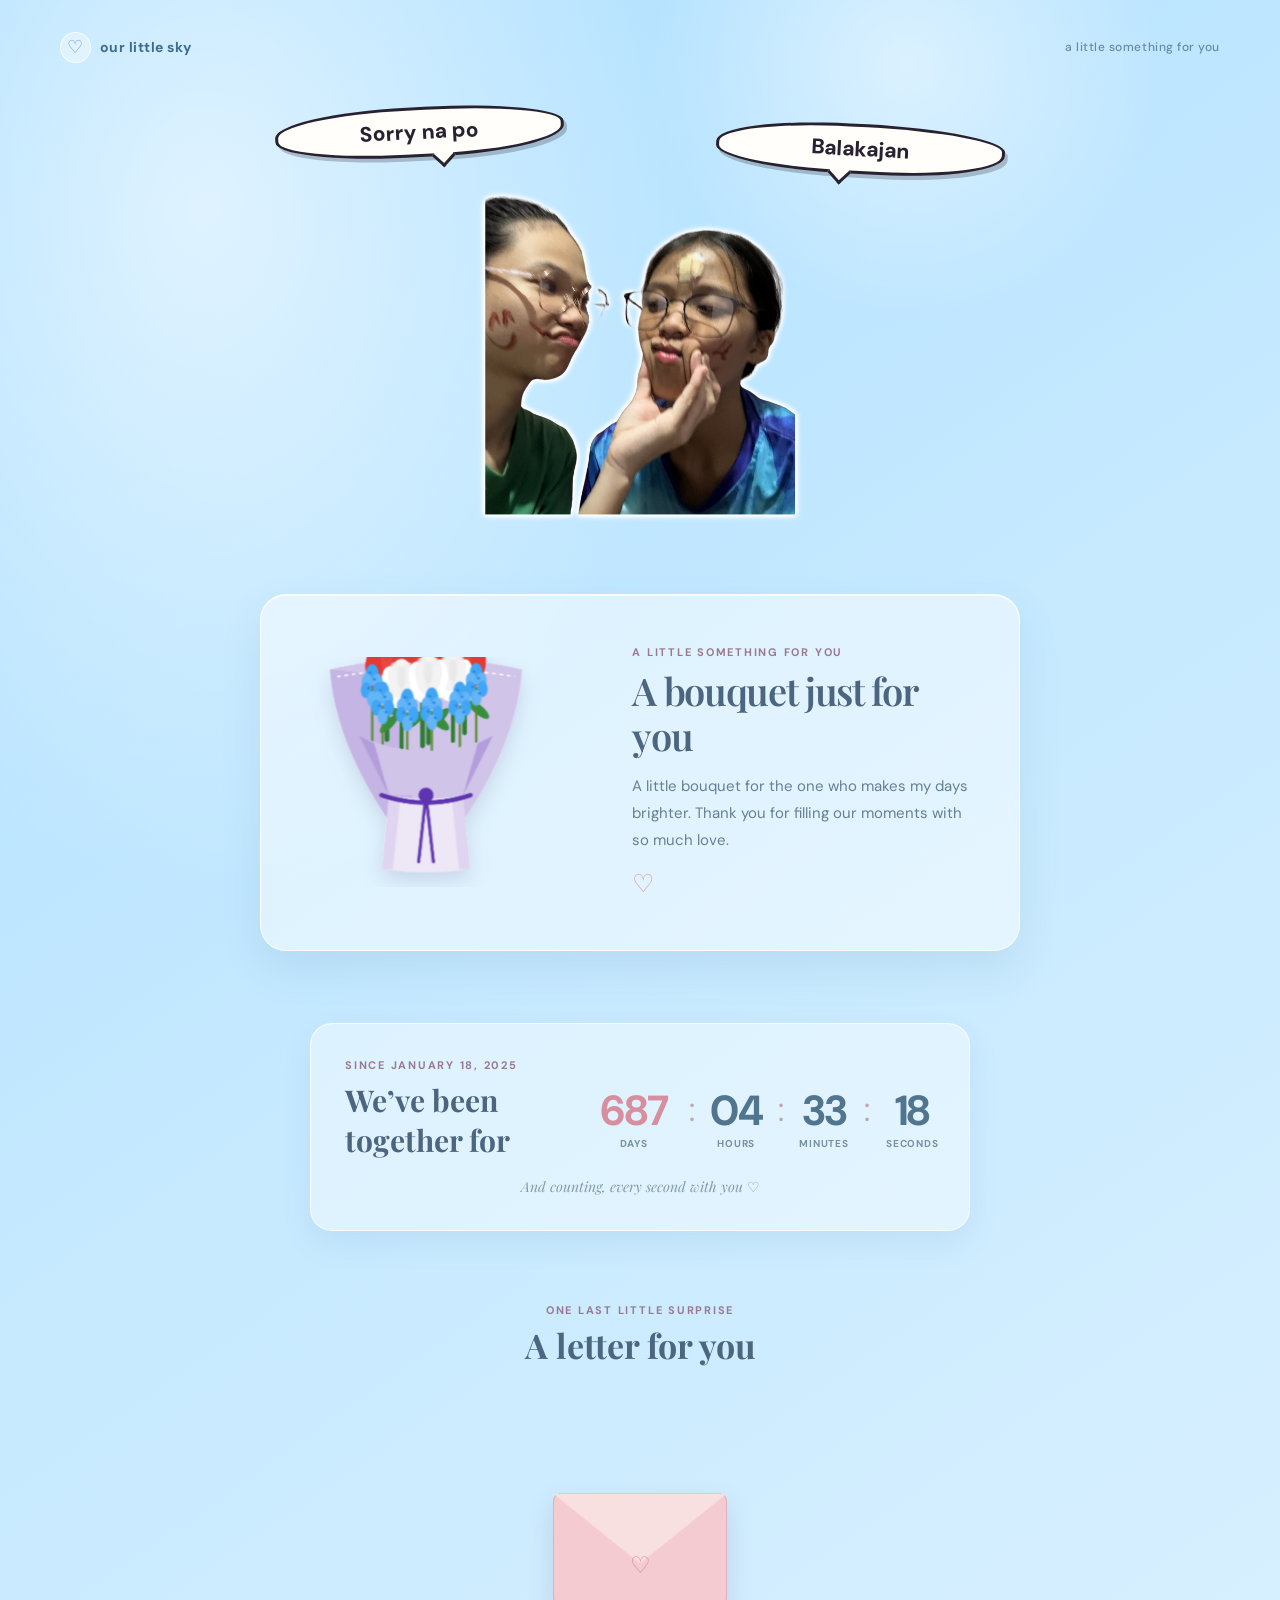
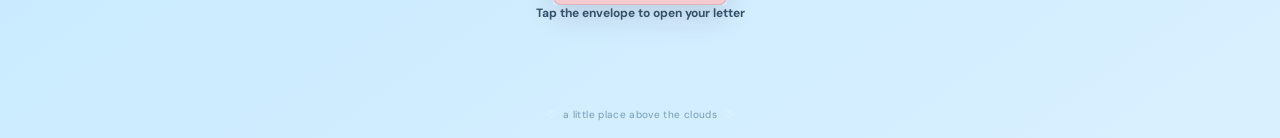
==== commit ba6342cf: "initial upload" ====
--- a/about-u.html
+++ b/about-u.html
@@ -77,18 +77,17 @@
         <p class="letter-kicker">One last little surprise</p>
         <h2 id="letter-title">A letter for you</h2>
         <div class="envelope-control">
-          <button class="envelope-button" id="envelope-toggle" type="button" aria-expanded="false" aria-controls="read-letter" aria-label="Open the envelope and reveal your letter">
-            <span class="envelope-stage" aria-hidden="true">
+          <div class="envelope-stage" id="envelope-stage">
+            <button class="envelope-button" id="envelope-toggle" type="button" aria-expanded="false" aria-controls="read-letter" aria-label="Open the envelope and reveal your letter">
               <span class="envelope">
                 <span class="envelope-pocket"></span>
-                <span class="envelope-letter"></span>
                 <span class="envelope-front"></span>
                 <span class="envelope-flap"></span>
                 <span class="envelope-heart">♡</span>
               </span>
-            </span>
-          </button>
-          <button class="read-letter-trigger" id="read-letter" type="button" aria-label="Read the letter" hidden>Tap to read</button>
+            </button>
+            <button class="envelope-letter" id="read-letter" type="button" aria-label="Read the letter" hidden>Tap to read</button>
+          </div>
           <span class="envelope-prompt" id="envelope-prompt">Tap the envelope to open your letter</span>
         </div>
       </section>
@@ -112,9 +111,8 @@
   </dialog>
   <script>
     const envelopeToggle = document.querySelector("#envelope-toggle");
+    const envelopeStage = document.querySelector("#envelope-stage");
     const envelopePrompt = document.querySelector("#envelope-prompt");
-    const envelopeLetter = document.querySelector(".envelope-letter");
-    const envelopeFlap = document.querySelector(".envelope-flap");
     const readLetter = document.querySelector("#read-letter");
     const loveLetterDialog = document.querySelector("#love-letter-dialog");
     const closeLoveLetter = document.querySelector("#close-love-letter");
@@ -130,9 +128,7 @@
       const isOpen = envelopeToggle.getAttribute("aria-expanded") === "true";
       envelopeToggle.setAttribute("aria-expanded", String(!isOpen));
       envelopeToggle.setAttribute("aria-label", isOpen ? "Open the envelope and reveal your letter" : "Close the envelope");
-      envelopeToggle.classList.toggle("is-open", !isOpen);
-      envelopeLetter.style.cssText = isOpen ? "" : "z-index: 4; bottom: 28px; left: 2px; width: 170px; height: 184px;";
-      envelopeFlap.style.cssText = isOpen ? "" : "z-index: 0; transform: rotateX(180deg);";
+      envelopeStage.classList.toggle("is-open", !isOpen);
       readLetter.hidden = isOpen;
       envelopePrompt.textContent = isOpen ? "Tap the envelope to open your letter" : "Tap the letter to read your message";
     });
--- a/style.css
+++ b/style.css
@@ -1771,18 +1771,19 @@
 }
 
 .envelope-control {
-  position: relative;
   display: flex;
   flex-direction: column;
   align-items: center;
 }
 
 .envelope-button {
-  display: flex;
-  flex-direction: column;
-  align-items: center;
-  gap: 11px;
-  padding: 4px 18px 12px;
+  position: absolute;
+  z-index: 1;
+  inset: 0;
+  display: block;
+  width: 100%;
+  height: 100%;
+  padding: 0;
   border: 0;
   background: transparent;
   color: #66879b;
@@ -1791,44 +1792,52 @@
 }
 
 .envelope-button:focus-visible {
-  border-radius: 16px;
+  border-radius: 8px;
   outline: 3px solid rgba(99, 158, 198, 0.55);
   outline-offset: 3px;
 }
 
-.read-letter-trigger {
+.envelope-letter {
   position: absolute;
   z-index: 5;
-  top: 12px;
-  left: 50%;
+  top: 130px;
+  left: 31px;
   display: grid;
-  width: 170px;
-  height: 184px;
+  width: 148px;
+  height: 82px;
   place-items: center;
-  padding: 12px;
-  border: 0;
-  background: transparent;
+  padding: 10px;
+  border: 1px solid #eadfce;
+  border-radius: 3px;
+  background:
+    linear-gradient(rgba(255, 253, 248, 0.96), rgba(255, 253, 248, 0.96)) padding-box,
+    repeating-linear-gradient(to bottom, transparent 0 20px, rgba(195, 184, 169, 0.22) 21px 22px);
+  box-shadow: 0 3px 8px rgba(75, 97, 111, 0.12);
   color: #829aaa;
   cursor: pointer;
   font: inherit;
   font-size: 12px;
   font-weight: 700;
   opacity: 0.82;
-  transform: translateX(-50%);
-}
-
-.read-letter-trigger:hover {
+  transition:
+    top 560ms cubic-bezier(0.2, 0.8, 0.2, 1),
+    left 560ms cubic-bezier(0.2, 0.8, 0.2, 1),
+    width 560ms cubic-bezier(0.2, 0.8, 0.2, 1),
+    height 560ms cubic-bezier(0.2, 0.8, 0.2, 1);
+}
+
+.envelope-letter:hover {
   color: #c17b8c;
   opacity: 1;
 }
 
-.read-letter-trigger:focus-visible {
+.envelope-letter:focus-visible {
   border-radius: 4px;
   outline: 2px solid #d994a1;
   outline-offset: -5px;
 }
 
-.read-letter-trigger[hidden] {
+.envelope-letter[hidden] {
   display: none;
 }
 
@@ -1858,27 +1867,6 @@
   border: 1px solid #d9adb4;
   border-radius: 8px;
   background: #edc1c8;
-}
-
-.envelope-letter {
-  position: absolute;
-  z-index: 1;
-  bottom: 8px;
-  left: 13px;
-  width: 148px;
-  height: 82px;
-  border: 1px solid #eadfce;
-  border-radius: 3px;
-  background:
-    linear-gradient(#fffdf8, #fffdf8) padding-box,
-    repeating-linear-gradient(to bottom, transparent 0 20px, rgba(195, 184, 169, 0.22) 21px 22px);
-  box-shadow: 0 3px 8px rgba(75, 97, 111, 0.12);
-  transition:
-    width 560ms cubic-bezier(0.2, 0.8, 0.2, 1),
-    height 560ms cubic-bezier(0.2, 0.8, 0.2, 1),
-    bottom 560ms cubic-bezier(0.2, 0.8, 0.2, 1),
-    left 560ms cubic-bezier(0.2, 0.8, 0.2, 1),
-    transform 560ms cubic-bezier(0.2, 0.8, 0.2, 1);
 }
 
 .envelope-flap {
@@ -1930,24 +1918,24 @@
   transform: translateY(-3px);
 }
 
-.envelope-button.is-open .envelope-letter {
+.envelope-stage.is-open .envelope-letter {
   z-index: 4;
-  bottom: 28px;
-  left: 2px;
+  top: 8px;
+  left: 20px;
   width: 170px;
   height: 184px;
 }
 
-.envelope-button.is-open .envelope-flap {
+.envelope-stage.is-open .envelope-flap {
   z-index: 0;
   transform: rotateX(180deg);
 }
 
-.envelope-button.is-open .envelope-heart {
+.envelope-stage.is-open .envelope-heart {
   opacity: 0;
 }
 
-.envelope-button.is-open .envelope {
+.envelope-stage.is-open .envelope {
   box-shadow: 0 15px 28px rgba(119, 91, 114, 0.23);
 }
 
